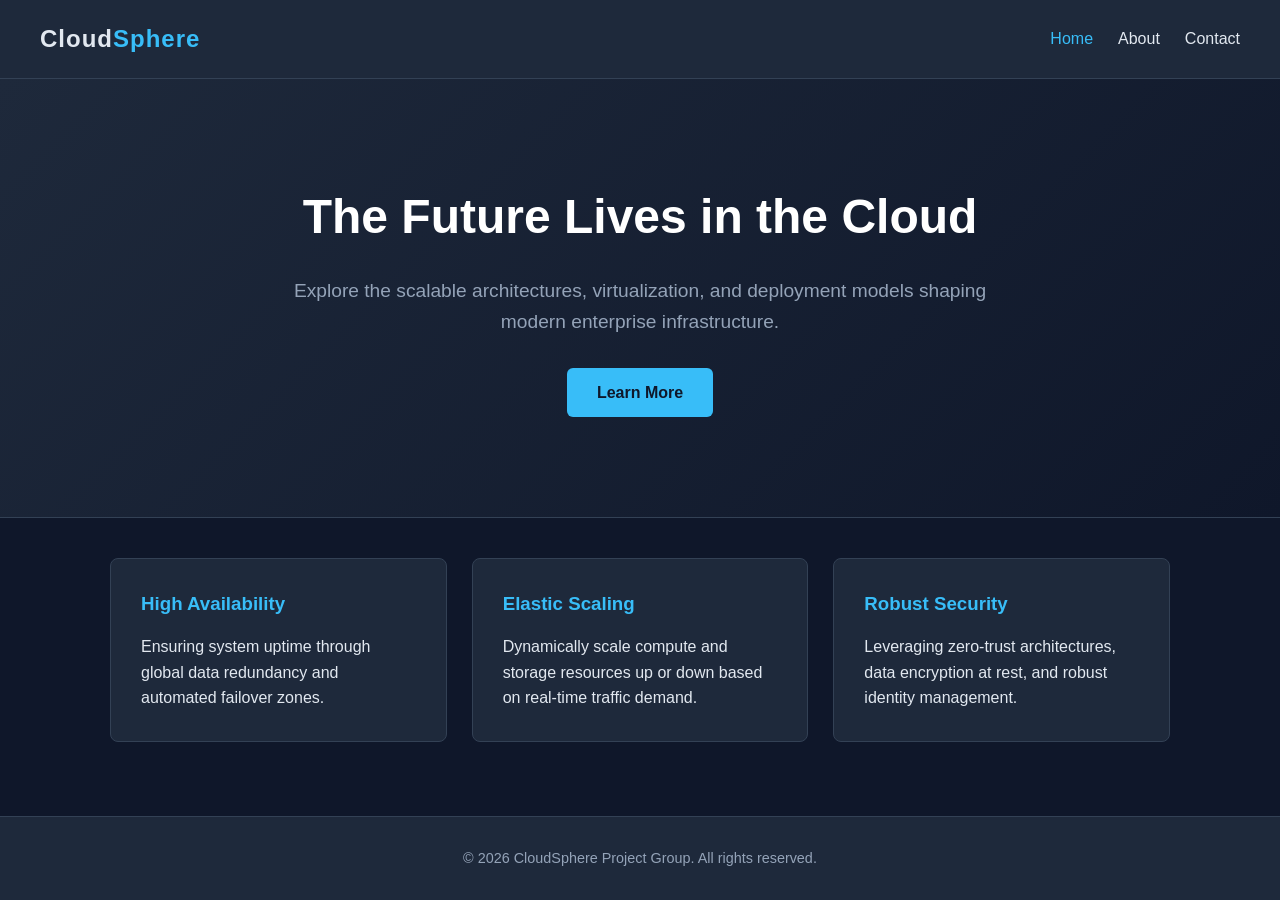
==== index.html @ e20d0fe5 "Add files via upload" ====
<!DOCTYPE html>
<html lang="en">
<head>
    <meta charset="UTF-8">
    <meta name="viewport" content="width=device-width, initial-scale=1.0">
    <title>Cloud Computing Hub | Home</title>
    <link rel="stylesheet" href="style.css">
</head>
<body>

    <nav class="navbar">
        <div class="logo">Cloud<span>Sphere</span></div>
        <ul class="nav-links">
            <li><a href="index.html" class="active">Home</a></li>
            <li><a href="about.html">About</a></li>
            <li><a href="contact.html">Contact</a></li>
        </ul>
    </nav>

    <header class="hero-section">
        <h1>The Future Lives in the Cloud</h1>
        <p>Explore the scalable architectures, virtualization, and deployment models shaping modern enterprise infrastructure.</p>
        <a href="about.html" class="cta-btn">Learn More</a>
    </header>

    <main class="container">
        <section class="features-grid">
            <div class="feature-card">
                <h3>High Availability</h3>
                <p>Ensuring system uptime through global data redundancy and automated failover zones.</p>
            </div>
            <div class="feature-card">
                <h3>Elastic Scaling</h3>
                <p>Dynamically scale compute and storage resources up or down based on real-time traffic demand.</p>
            </div>
            <div class="feature-card">
                <h3>Robust Security</h3>
                <p>Leveraging zero-trust architectures, data encryption at rest, and robust identity management.</p>
            </div>
        </section>
    </main>

    <footer>
        <p>&copy; 2026 CloudSphere Project Group. All rights reserved.</p>
    </footer>

    <script src="script.js"></script>
</body>
</html>
---- style.css ----
:root {
    --bg-main: #0f172a;
    --bg-card: #1e293b;
    --text-main: #e2e8f0;
    --text-muted: #94a3b8;
    --accent: #38bdf8;
    --accent-hover: #0ea5e9;
    --border: #334155;
    --error: #ef4444;
    --success: #22c55e;
}

* {
    box-sizing: border-box;
    margin: 0;
    padding: 0;
    font-family: 'Segoe UI', Tahoma, Geneva, Verdana, sans-serif;
}

body {
    background-color: var(--bg-main);
    color: var(--text-main);
    line-height: 1.6;
    display: flex;
    flex-direction: column;
    min-height: 100vh;
}

/* Navigation Bar */
.navbar {
    background-color: var(--bg-card);
    border-bottom: 1px solid var(--border);
    display: flex;
    justify-content: space-between;
    align-items: center;
    padding: 20px 40px;
    position: sticky;
    top: 0;
    z-index: 100;
}

.logo {
    font-size: 1.5rem;
    font-weight: 700;
    letter-spacing: 1px;
}

.logo span {
    color: var(--accent);
}

.nav-links {
    display: flex;
    list-style: none;
}

.nav-links li {
    margin-left: 25px;
}

.nav-links a {
    color: var(--text-main);
    text-decoration: none;
    font-weight: 500;
    transition: color 0.3s;
}

.nav-links a:hover, .nav-links a.active {
    color: var(--accent);
}

/* Core Container */
.container {
    max-width: 1100px;
    width: 100%;
    margin: 0 auto;
    padding: 40px 20px;
}

.page-content {
    flex: 1;
}

.subtitle {
    color: var(--text-muted);
    margin-bottom: 30px;
}

/* Hero Section */
.hero-section {
    text-align: center;
    padding: 100px 20px;
    background: linear-gradient(135deg, #1e293b 0%, #0f172a 100%);
    border-bottom: 1px solid var(--border);
}

.hero-section h1 {
    font-size: 3rem;
    margin-bottom: 20px;
    color: #fff;
}

.hero-section p {
    font-size: 1.2rem;
    color: var(--text-muted);
    max-width: 700px;
    margin: 0 auto 30px auto;
}

.cta-btn {
    display: inline-block;
    background-color: var(--accent);
    color: var(--bg-main);
    padding: 12px 30px;
    border-radius: 6px;
    text-decoration: none;
    font-weight: 600;
    transition: background-color 0.3s;
}

.cta-btn:hover {
    background-color: var(--accent-hover);
}

/* Layout Grids and Structural Cards */
.features-grid {
    display: grid;
    grid-template-columns: repeat(auto-fit, minmax(300px, 1fr));
    gap: 25px;
}

.feature-card, .content-block {
    background-color: var(--bg-card);
    border: 1px solid var(--border);
    border-radius: 8px;
    padding: 30px;
    transition: transform 0.2s, border-color 0.2s;
}

.content-block {
    margin-bottom: 20px;
}

.feature-card:hover {
    transform: translateY(-5px);
    border-color: var(--accent);
}

.feature-card h3, .content-block h3 {
    color: var(--accent);
    margin-bottom: 15px;
}

/* Dynamic Forms */
.form-wrapper {
    max-width: 600px;
    margin: 0 auto;
    background-color: var(--bg-card);
    border: 1px solid var(--border);
    padding: 40px;
    border-radius: 8px;
}

.form-wrapper h2 {
    margin-bottom: 10px;
}

.form-wrapper p {
    color: var(--text-muted);
    margin-bottom: 30px;
}

.form-group {
    margin-bottom: 20px;
    display: flex;
    flex-direction: column;
}

.form-group label {
    font-weight: 600;
    margin-bottom: 8px;
}

.form-group input, .form-group textarea {
    background-color: var(--bg-main);
    border: 1px solid var(--border);
    color: var(--text-main);
    padding: 12px;
    border-radius: 6px;
    font-size: 1rem;
    outline: none;
    transition: border-color 0.3s;
}

.form-group input:focus, .form-group textarea:focus {
    border-color: var(--accent);
}

.error-msg {
    color: var(--error);
    font-size: 0.85rem;
    margin-top: 5px;
    height: 18px;
}

.submit-btn {
    background-color: var(--accent);
    color: var(--bg-main);
    border: none;
    width: 100%;
    padding: 14px;
    font-size: 1rem;
    font-weight: 600;
    border-radius: 6px;
    cursor: pointer;
    transition: background-color 0.3s;
}

.submit-btn:hover {
    background-color: var(--accent-hover);
}

.success-box {
    margin-top: 20px;
    padding: 15px;
    border-radius: 6px;
    background-color: rgba(34, 197, 94, 0.1);
    border: 1px solid var(--success);
    color: var(--success);
    text-align: center;
    display: none;
}

/* Footer Section */
footer {
    text-align: center;
    padding: 30px 20px;
    background-color: var(--bg-card);
    border-top: 1px solid var(--border);
    margin-top: auto;
    color: var(--text-muted);
    font-size: 0.9rem;
}
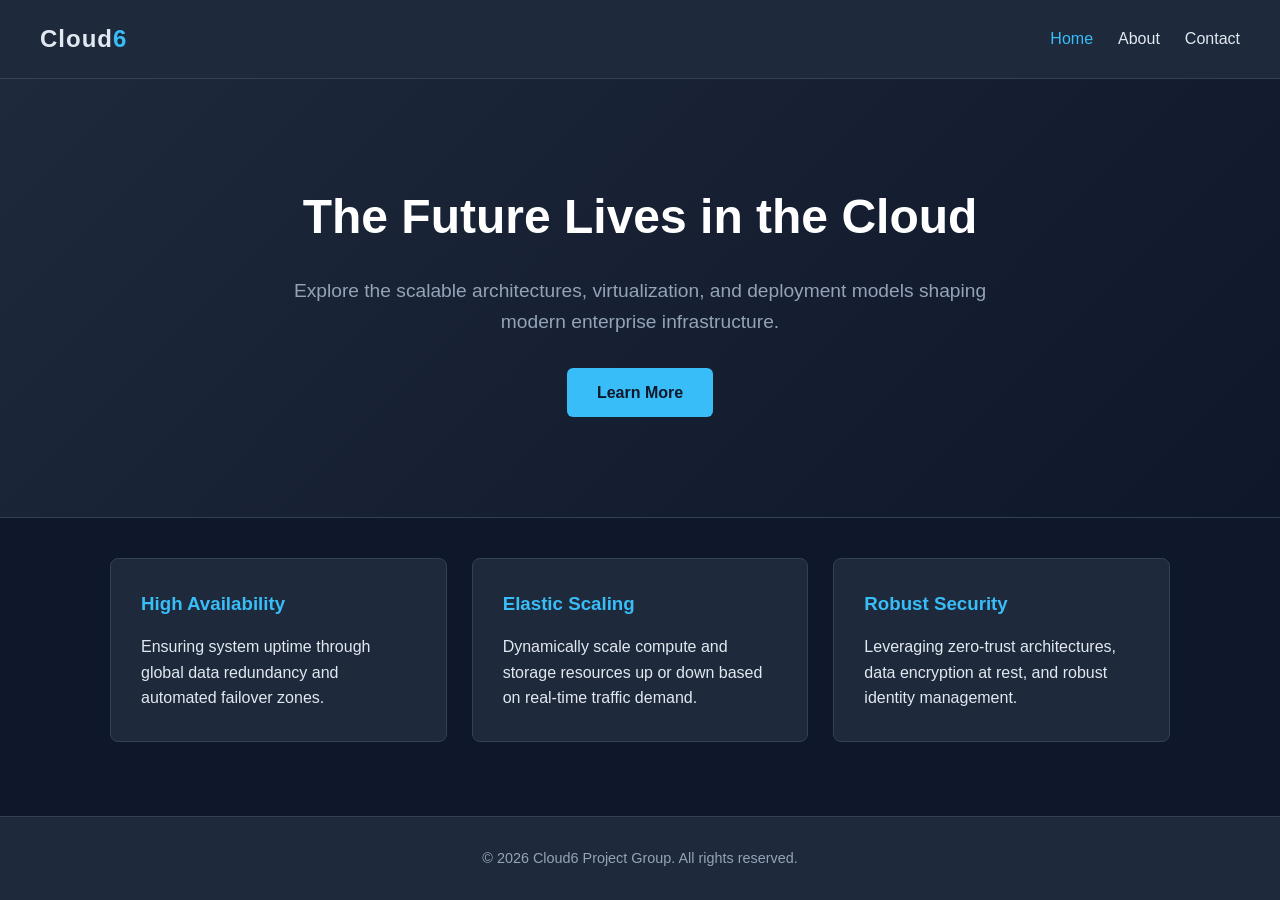
==== commit 635f52e0: "Update index.html" ====
--- a/index.html
+++ b/index.html
@@ -9,7 +9,7 @@
 <body>
 
     <nav class="navbar">
-        <div class="logo">Cloud<span>Sphere</span></div>
+        <div class="logo">Cloud<span>6</span></div>
         <ul class="nav-links">
             <li><a href="index.html" class="active">Home</a></li>
             <li><a href="about.html">About</a></li>
@@ -41,9 +41,9 @@
     </main>
 
     <footer>
-        <p>&copy; 2026 CloudSphere Project Group. All rights reserved.</p>
+        <p>&copy; 2026 Cloud6 Project Group. All rights reserved.</p>
     </footer>
 
     <script src="script.js"></script>
 </body>
-</html>+</html>
